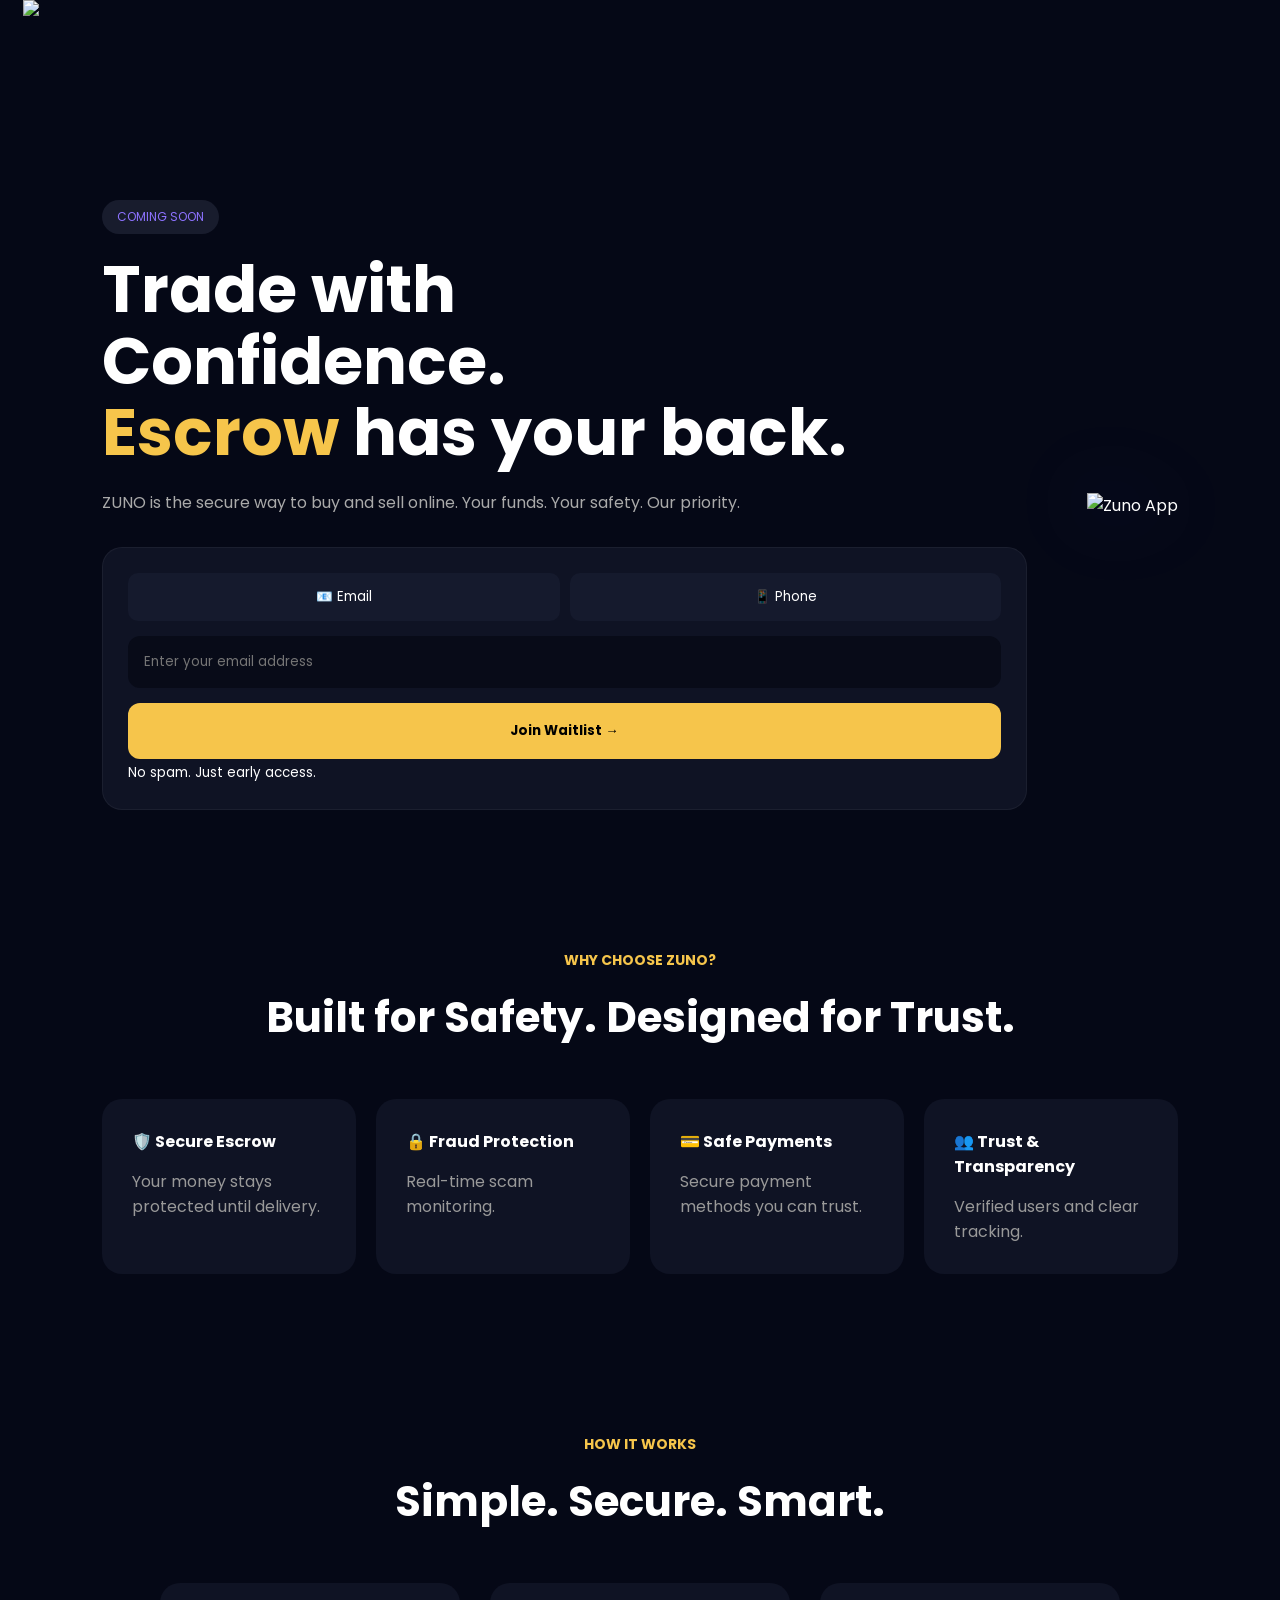
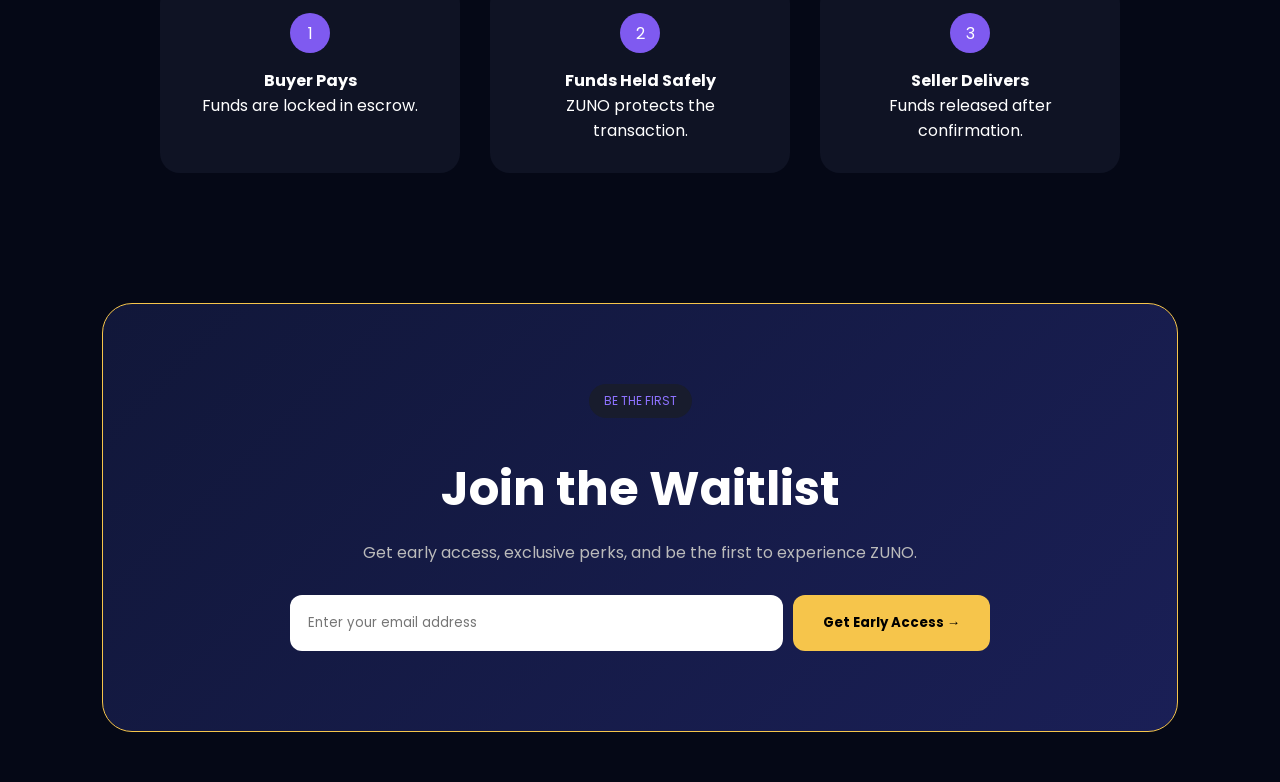
==== index.html @ 94cc9442 "Initial commit" ====
<!DOCTYPE html>
<html lang="en">
<head>
<meta charset="UTF-8">
<meta name="viewport" content="width=device-width, initial-scale=1.0">
<title>ZUNO Waitlist</title>

<link href="https://fonts.googleapis.com/css2?family=Poppins:wght@300;400;500;600;700;800&display=swap" rel="stylesheet">

<link rel="stylesheet" href="style.css">
</head>
<body>

<header>
    <div class="logo-section">
       <img class="logo" src="logo.png">
    </div>
</header>

<section class="hero">

    <div class="hero-text">
        <span class="badge">COMING SOON</span>

        <h1>
            Trade with <br>
            Confidence. <br>
            <span>Escrow</span> has your back.
        </h1>

        <p>
            ZUNO is the secure way to buy and sell online.
            Your funds. Your safety. Our priority.
        </p>

        <div class="waitlist-card">

            <div class="tabs">
                <button class="active">📧 Email</button>
                <button>📱 Phone</button>
            </div>

            <input type="email" placeholder="Enter your email address">

            <button class="join-btn">
                Join Waitlist →
            </button>

            <small>No spam. Just early access.</small>

        </div>

    </div>

    <div class="hero-image">
        <img src="phone.png" alt="Zuno App">
    </div>

</section>

<section class="features">

    <h3>WHY CHOOSE ZUNO?</h3>
    <h2>Built for Safety. Designed for Trust.</h2>

    <div class="cards">

        <div class="card">
            <h4>🛡️ Secure Escrow</h4>
            <p>Your money stays protected until delivery.</p>
        </div>

        <div class="card">
            <h4>🔒 Fraud Protection</h4>
            <p>Real-time scam monitoring.</p>
        </div>

        <div class="card">
            <h4>💳 Safe Payments</h4>
            <p>Secure payment methods you can trust.</p>
        </div>

        <div class="card">
            <h4>👥 Trust & Transparency</h4>
            <p>Verified users and clear tracking.</p>
        </div>

    </div>

</section>

<section class="how-it-works">

    <h3>HOW IT WORKS</h3>
    <h2>Simple. Secure. Smart.</h2>

    <div class="steps">

        <div class="step">
            <div class="number">1</div>
            <h4>Buyer Pays</h4>
            <p>Funds are locked in escrow.</p>
        </div>

        <div class="step">
            <div class="number">2</div>
            <h4>Funds Held Safely</h4>
            <p>ZUNO protects the transaction.</p>
        </div>

        <div class="step">
            <div class="number">3</div>
            <h4>Seller Delivers</h4>
            <p>Funds released after confirmation.</p>
        </div>

    </div>

</section>

<section class="cta">

    <span class="badge">BE THE FIRST</span>

    <h2>Join the Waitlist</h2>

    <p>
        Get early access, exclusive perks,
        and be the first to experience ZUNO.
    </p>

    <div class="cta-form">
        <input type="email" placeholder="Enter your email address">
        <button>Get Early Access →</button>
    </div>

</section>

</body>
</html>
---- style.css ----
*{
margin:0;
padding:0;
box-sizing:border-box;
font-family:'Poppins',sans-serif;
}

body{
background:#050816;
color:white;
}
.logo-section{
  display: flex;
  align-items: left;
  padding-left: 10px;
  position: relative;
}

.logo{
  height: 200px;
  left: 0px; /* reduce this to move further left */
  padding-bottom: 0;
}

header{
padding:0px 1%;
}

.hero{
display:flex;
justify-content:space-between;
align-items:center;
padding:0px 8% 60px;
gap:60px;
}

.hero-text{
flex:1;
}

.badge{
display:inline-block;
padding:8px 15px;
background:#181c2d;
border-radius:30px;
font-size:12px;
color:#8d72ff;
margin-bottom:20px;
}

.hero h1{
font-size:65px;
line-height:1.1;
margin-bottom:20px;
}

.hero h1 span{
color:#f6c54b;
}

.hero p{
color:#aaa;
margin-bottom:30px;
line-height:1.8;
}

.waitlist-card{
background:#0f1324;
padding:25px;
border-radius:20px;
border:1px solid rgba(255,255,255,.05);
}

.tabs{
display:flex;
gap:10px;
margin-bottom:15px;
}

.tabs button{
flex:1;
padding:14px;
background:#151a2d;
border:none;
color:white;
border-radius:10px;
cursor:pointer;
}

.active{
background:#222844;
}

.waitlist-card input{
width:100%;
padding:16px;
background:#080b18;
border:none;
border-radius:12px;
margin-bottom:15px;
color:white;
}

.join-btn{
width:100%;
padding:18px;
border:none;
background:#f6c54b;
font-weight:700;
border-radius:12px;
cursor:pointer;
}

.hero-image img{
width:420px;
filter:drop-shadow(0 0 40px rgba(81,91,255,.4));
}

.features,
.how-it-works,
.cta{
padding:80px 8%;
}

.features h3,
.how-it-works h3{
color:#f6c54b;
font-size:14px;
text-align:center;
}

.features h2,
.how-it-works h2{
text-align:center;
margin:15px 0 50px;
font-size:42px;
}

.cards{
display:grid;
grid-template-columns:repeat(4,1fr);
gap:20px;
}

.card{
background:#0f1324;
padding:30px;
border-radius:20px;
}

.card h4{
margin-bottom:15px;
}

.card p{
color:#999;
}

.steps{
display:flex;
justify-content:center;
gap:30px;
}

.step{
background:#0f1324;
padding:30px;
border-radius:20px;
width:300px;
text-align:center;
}

.number{
width:40px;
height:40px;
background:#7f5af0;
border-radius:50%;
display:flex;
align-items:center;
justify-content:center;
margin:auto;
margin-bottom:15px;
}

.cta{
background:linear-gradient(
135deg,
#111739,
#1a1f56
);
border-radius:30px;
margin:50px 8%;
text-align:center;
border: 1px solid #f6c54b;
}

.cta h2{
font-size:48px;
margin:15px 0;
}

.cta p{
color:#bbb;
margin-bottom:30px;
}

.cta-form{
display:flex;
max-width:700px;
margin:auto;
gap:10px;
}

.cta-form input{
flex:1;
padding:18px;
border:none;
border-radius:12px;
}

.cta-form button{
padding:18px 30px;
background:#f6c54b;
border:none;
font-weight:700;
border-radius:12px;
cursor:pointer;
}

@media(max-width:900px){

.hero{
flex-direction:column;
text-align:center;
}

.hero h1{
font-size:45px;
}

.cards{
grid-template-columns:1fr;
}

.steps{
flex-direction:column;
align-items:center;
}

.cta-form{
flex-direction:column;
}

.hero-image img{
width:100%;
max-width:350px;
}
}
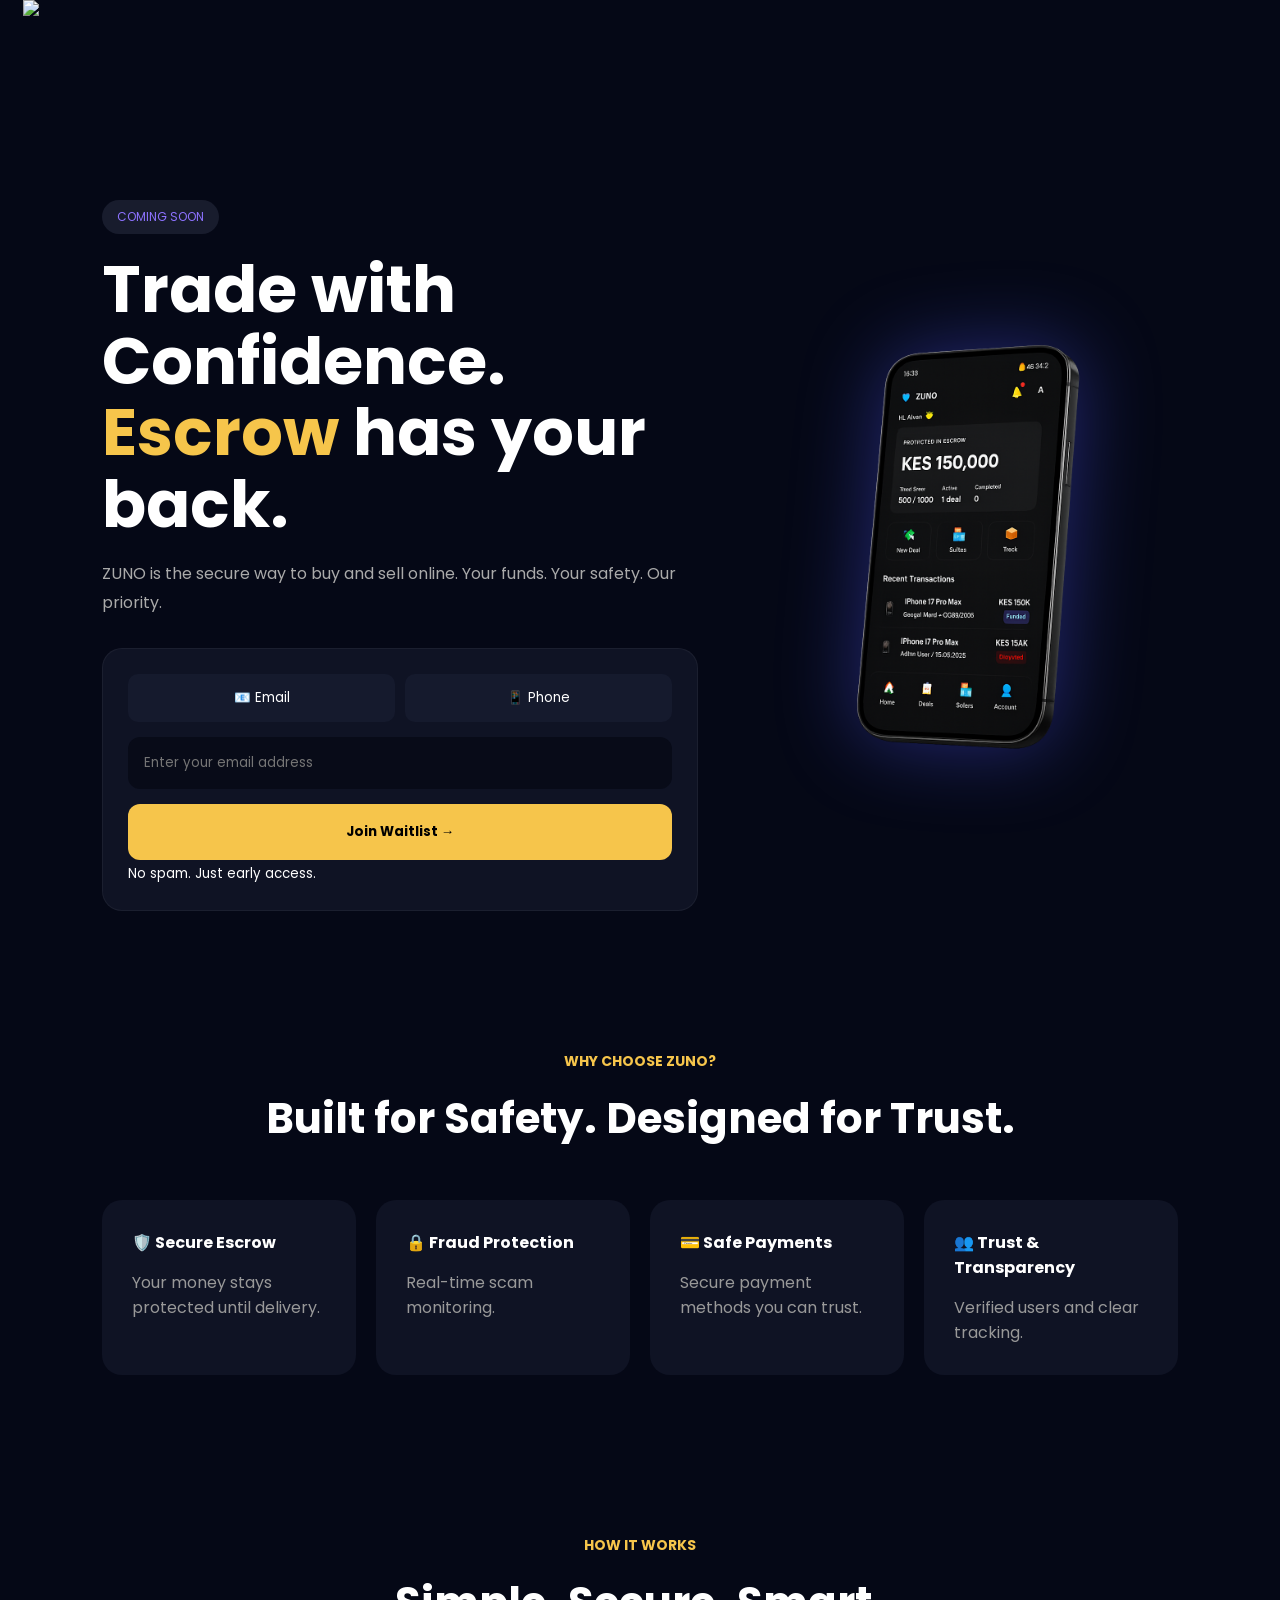
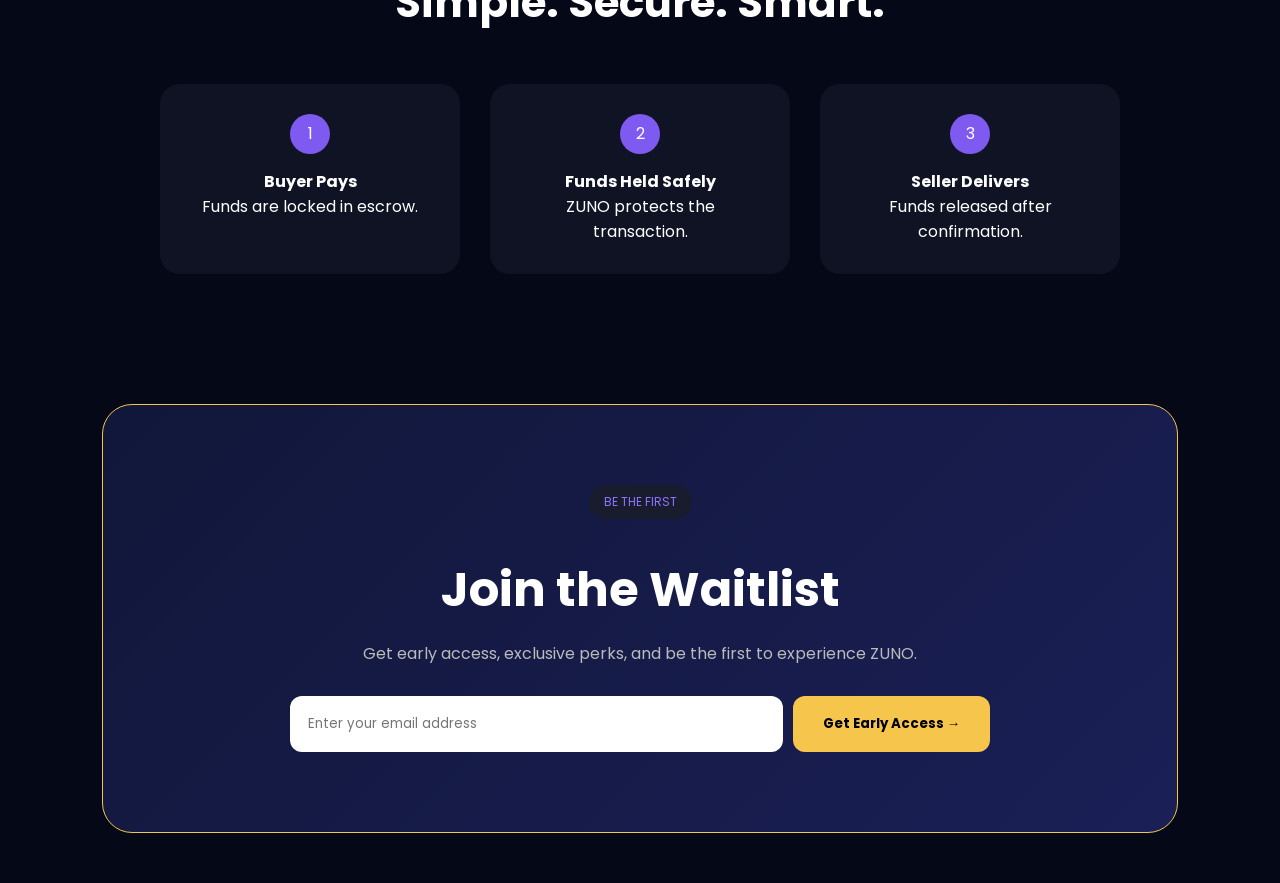
==== commit 0ff0ca74: "Update image source paths in index.html" ====
--- a/index.html
+++ b/index.html
@@ -137,4 +137,4 @@
 </section>
 
 </body>
-</html>+</html>
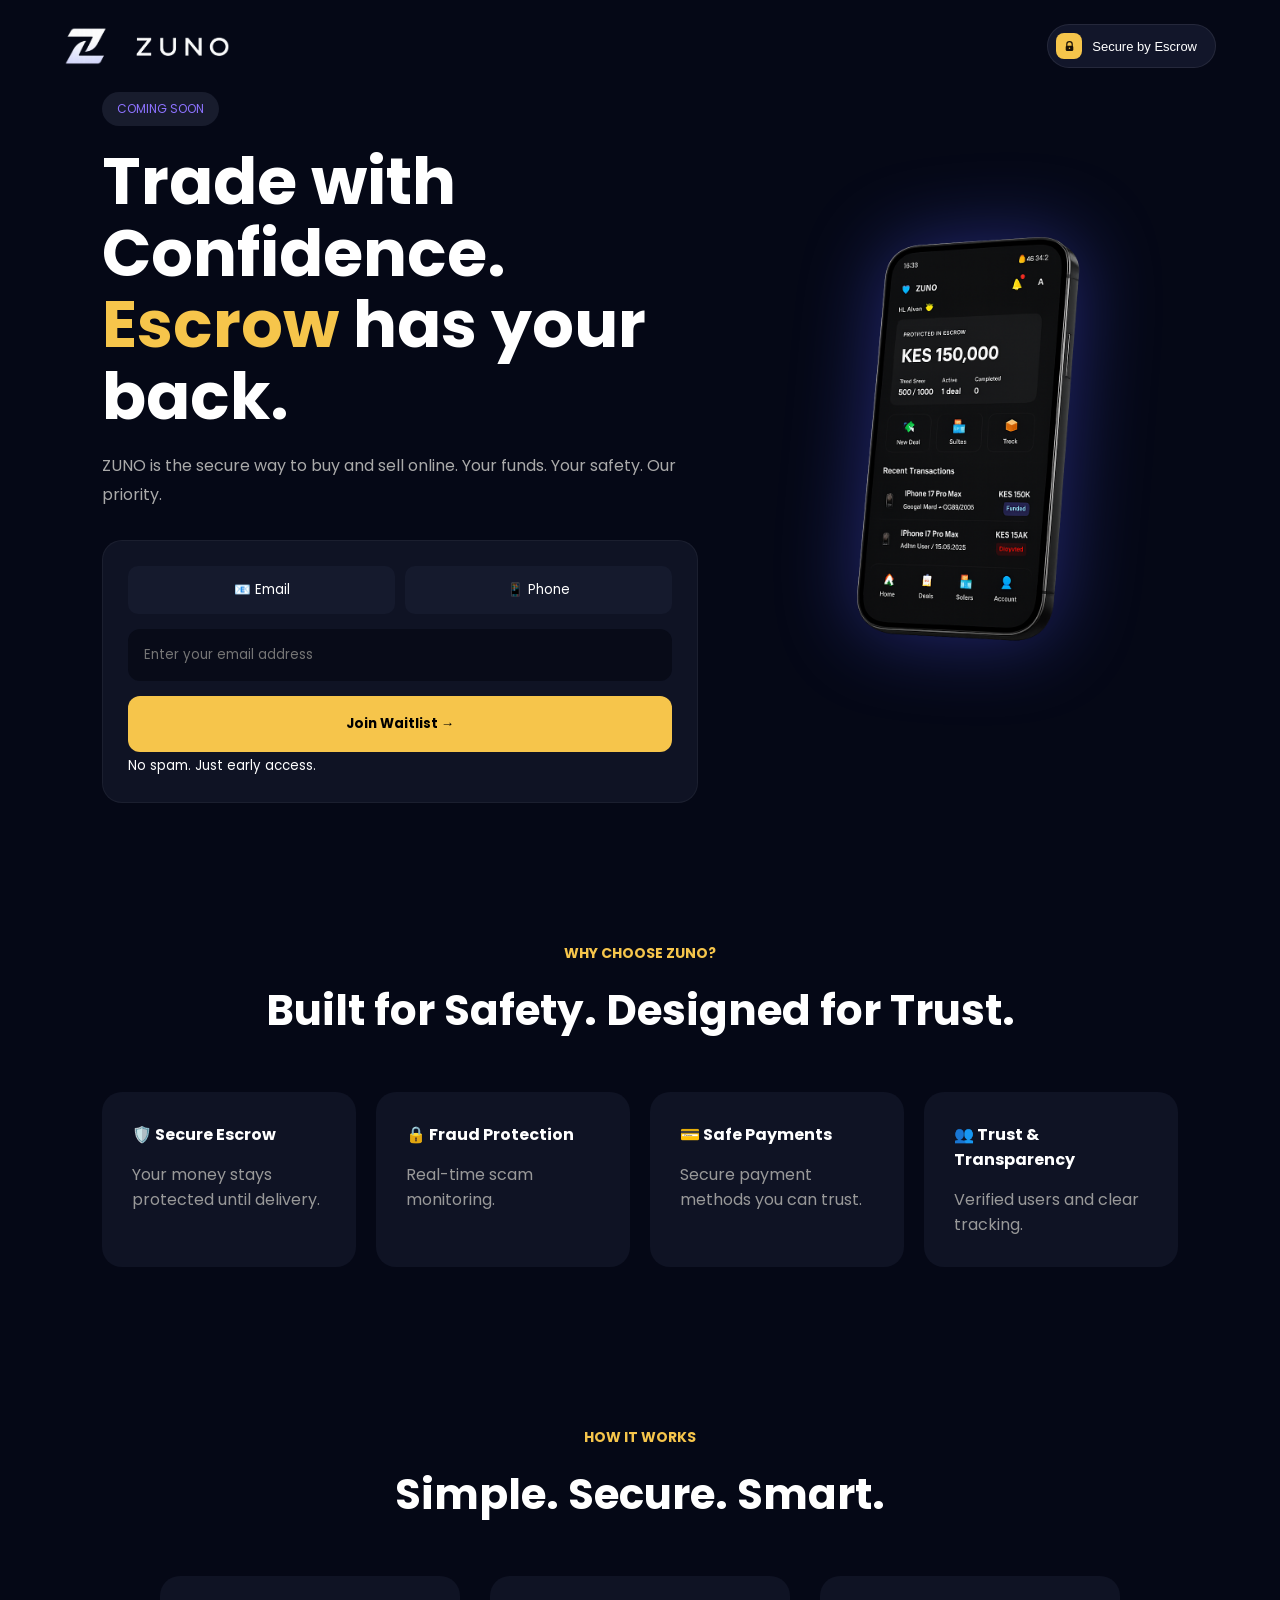
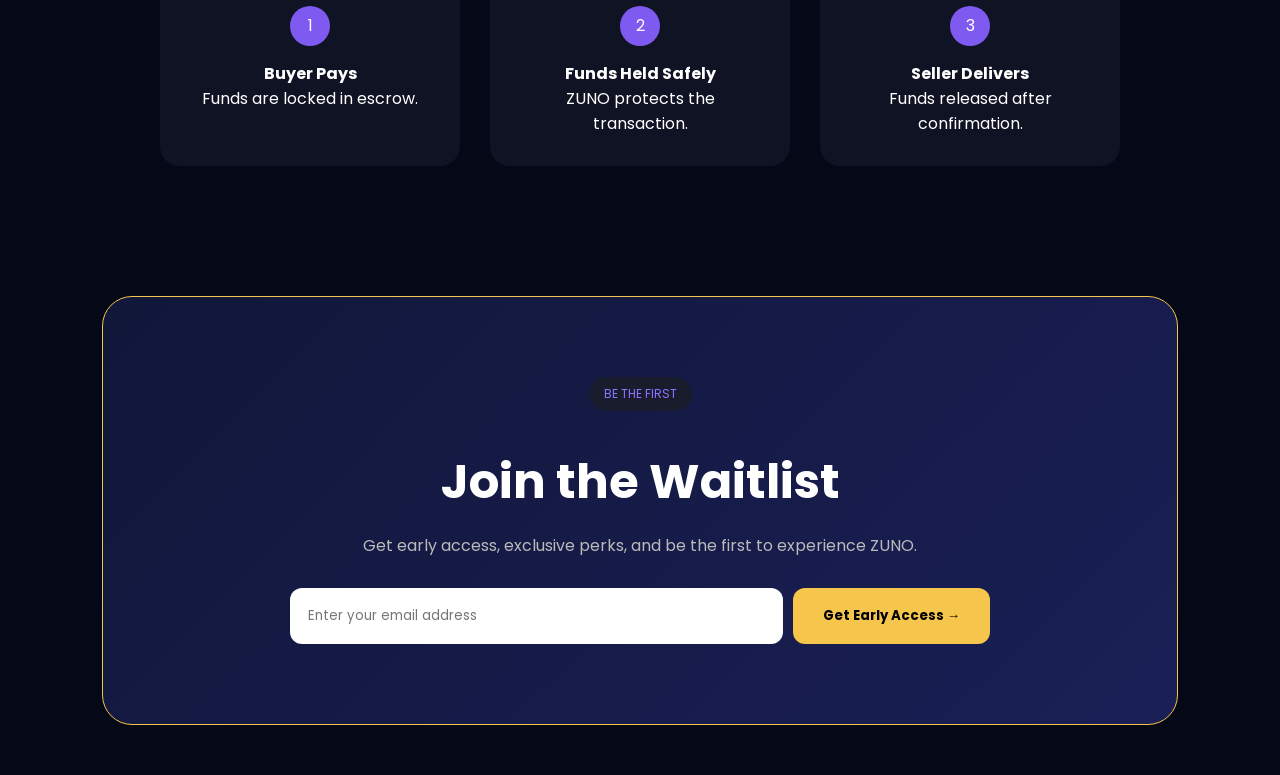
==== commit 8c8e70bc: "Fix header sizing and logo; add Secure by Escrow badge" ====
--- a/index.html
+++ b/index.html
@@ -13,7 +13,18 @@
 
 <header>
     <div class="logo-section">
-       <img class="logo" src="logo.png">
+       <img class="logo" src="logo-cropped.png" alt="ZUNO logo">
+    </div>
+
+    <div class="secure-badge">
+        <span class="secure-badge-icon">
+            <svg width="13" height="13" viewBox="0 0 24 24" fill="none" xmlns="http://www.w3.org/2000/svg">
+                <path d="M7 10.5V8a5 5 0 0 1 10 0v2.5" stroke="#1a1106" stroke-width="2.2" stroke-linecap="round"/>
+                <rect x="5" y="10.5" width="14" height="10" rx="2.5" fill="#1a1106"/>
+                <circle cx="12" cy="15.3" r="1.4" fill="#f6c54b"/>
+            </svg>
+        </span>
+        Secure by Escrow
     </div>
 </header>
 
--- a/style.css
+++ b/style.css
@@ -11,19 +11,47 @@
 }
 .logo-section{
   display: flex;
-  align-items: left;
-  padding-left: 10px;
-  position: relative;
+  align-items: center;
 }
 
 .logo{
-  height: 200px;
-  left: 0px; /* reduce this to move further left */
-  padding-bottom: 0;
+  height: 38px;
+  width: auto;
+  display: block;
 }
 
 header{
-padding:0px 1%;
+display:flex;
+align-items:center;
+justify-content:space-between;
+padding:24px 5%;
+gap:20px;
+}
+
+.secure-badge{
+display:flex;
+align-items:center;
+gap:10px;
+background:#12162a;
+border:1px solid rgba(255,255,255,.08);
+padding:8px 18px 8px 8px;
+border-radius:30px;
+font-size:13px;
+font-weight:500;
+color:#fff;
+white-space:nowrap;
+flex-shrink:0;
+}
+
+.secure-badge-icon{
+width:26px;
+height:26px;
+flex-shrink:0;
+background:#f6c54b;
+border-radius:8px;
+display:flex;
+align-items:center;
+justify-content:center;
 }
 
 .hero{
@@ -229,6 +257,21 @@
 
 @media(max-width:900px){
 
+header{
+padding:18px 6%;
+}
+
+.secure-badge{
+font-size:12px;
+padding:7px 14px 7px 7px;
+gap:8px;
+}
+
+.secure-badge-icon{
+width:22px;
+height:22px;
+}
+
 .hero{
 flex-direction:column;
 text-align:center;
@@ -255,4 +298,4 @@
 width:100%;
 max-width:350px;
 }
-}+}
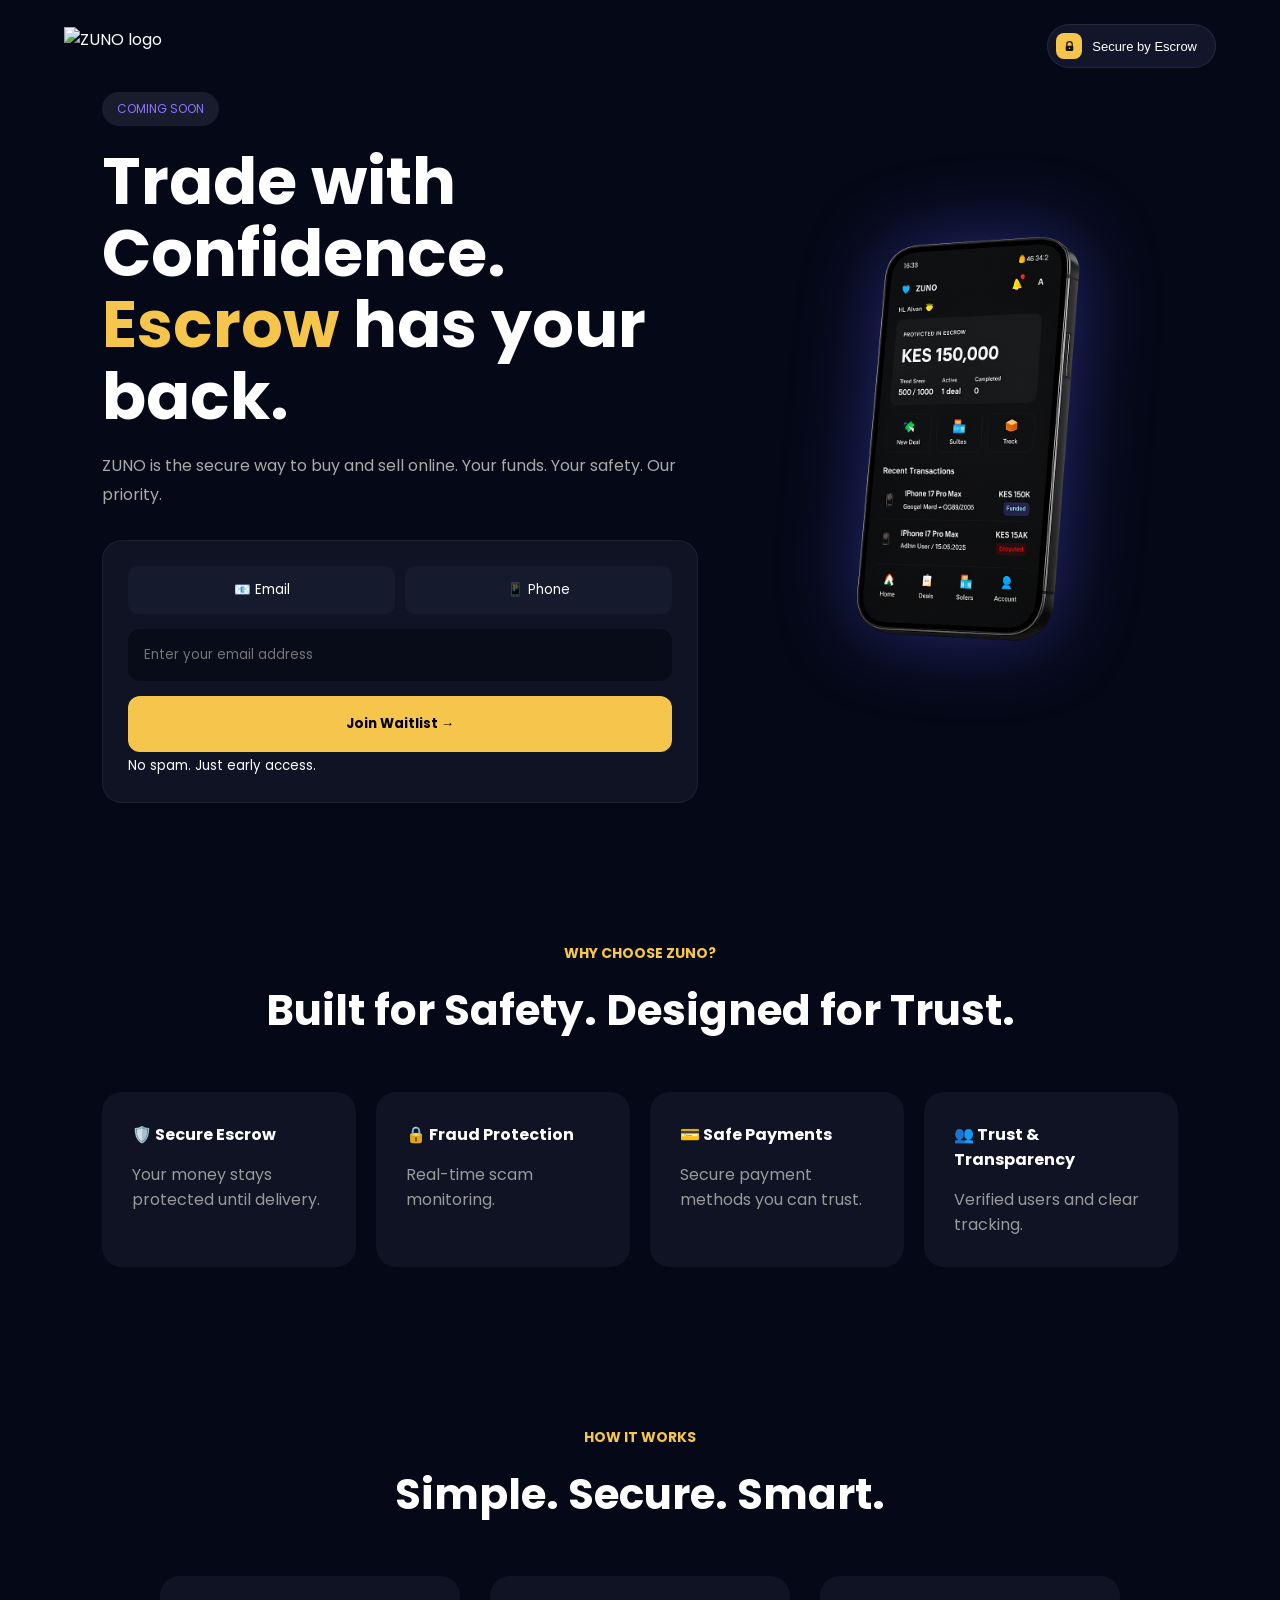
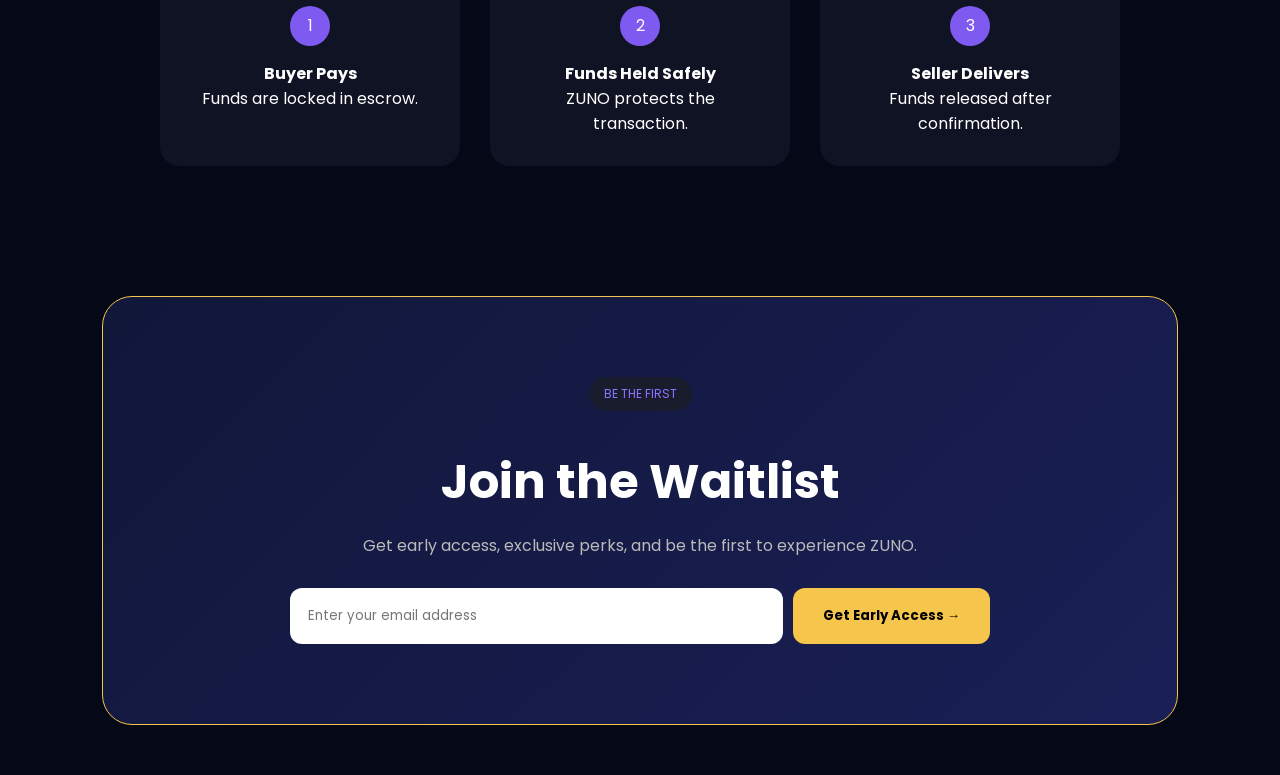
==== commit 689f06cf: "Update index.html" ====
--- a/index.html
+++ b/index.html
@@ -13,7 +13,7 @@
 
 <header>
     <div class="logo-section">
-       <img class="logo" src="logo-cropped.png" alt="ZUNO logo">
+       <img class="logo" src="logo.png" alt="ZUNO logo">
     </div>
 
     <div class="secure-badge">
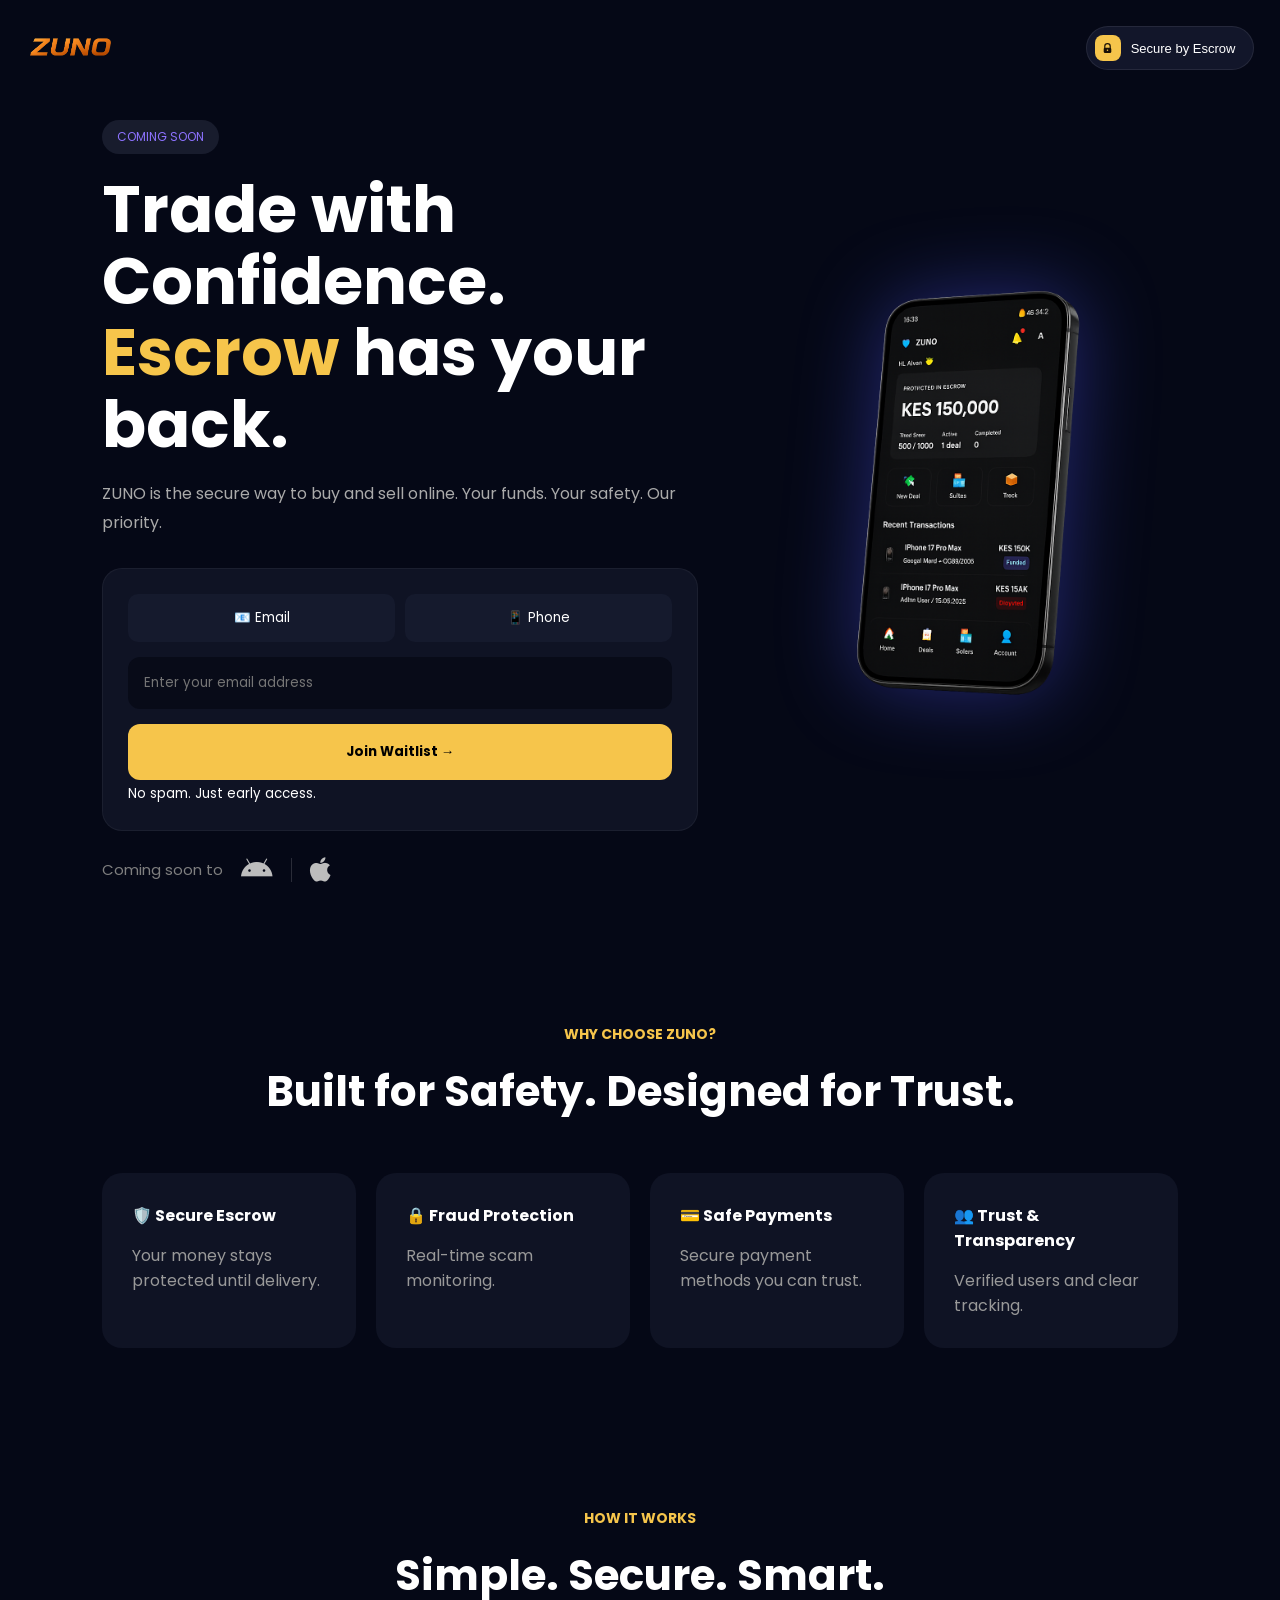
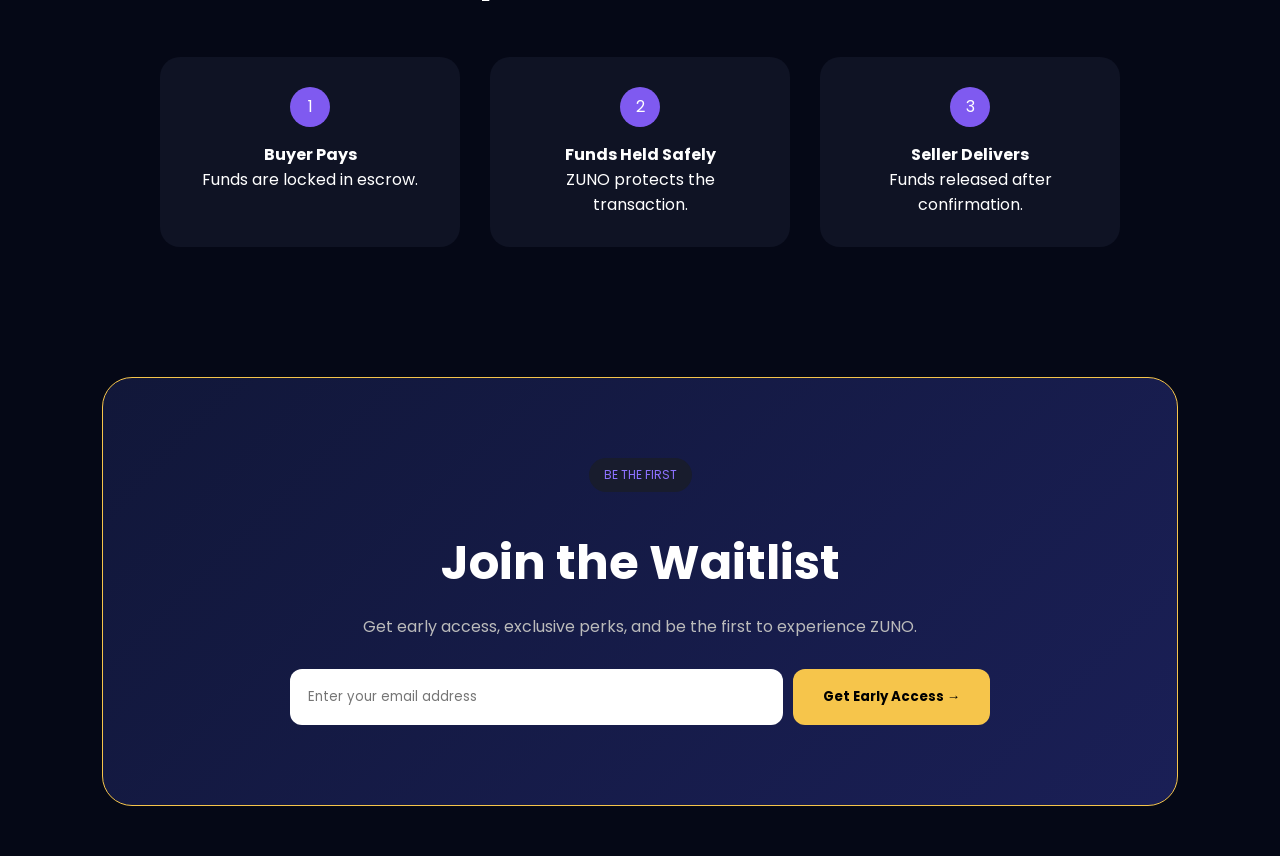
==== commit 7a0c3d10: "Fix HTML syntax for platforms div element" ====
--- a/index.html
+++ b/index.html
@@ -6,7 +6,8 @@
 <title>ZUNO Waitlist</title>
 
 <link href="https://fonts.googleapis.com/css2?family=Poppins:wght@300;400;500;600;700;800&display=swap" rel="stylesheet">
-
+<link rel="stylesheet"
+href="https://cdnjs.cloudflare.com/ajax/libs/font-awesome/6.5.1/css/all.min.css">
 <link rel="stylesheet" href="style.css">
 </head>
 <body>
@@ -60,6 +61,20 @@
             <small>No spam. Just early access.</small>
 
         </div>
+
+        <div class="platforms">
+
+    <span class="coming">
+        Coming soon to
+    </span>
+
+    <i class="fa-brands fa-android"></i>
+
+    <div class="divider"></div>
+
+    <i class="fa-brands fa-apple"></i>
+
+    </div>
 
     </div>
 
--- a/style.css
+++ b/style.css
@@ -15,7 +15,7 @@
 }
 
 .logo{
-  height: 38px;
+  height: 48px;
   width: auto;
   display: block;
 }
@@ -24,8 +24,14 @@
 display:flex;
 align-items:center;
 justify-content:space-between;
-padding:24px 5%;
+padding:24px 2%;
 gap:20px;
+position: fixed;
+top: 0px;
+left: 0px;
+right: 0px;
+z-index: 9999;
+background:#050816
 }
 
 .secure-badge{
@@ -60,6 +66,7 @@
 align-items:center;
 padding:0px 8% 60px;
 gap:60px;
+margin-top: 120px
 }
 
 .hero-text{
@@ -99,6 +106,35 @@
 border:1px solid rgba(255,255,255,.05);
 }
 
+.platforms{
+display:flex;
+align-items:center;
+gap:18px;
+margin-top:25px;
+color:#7f7f7f;
+}
+
+.platforms .coming{
+font-size:15px;
+}
+
+.platforms i{
+font-size:28px;
+color:#bdbdbd;
+transition:.3s;
+cursor:pointer;
+}
+
+.platforms i:hover{
+color:white;
+}
+
+.divider{
+width:1px;
+height:24px;
+background:rgba(255,255,255,.15);
+}
+
 .tabs{
 display:flex;
 gap:10px;
